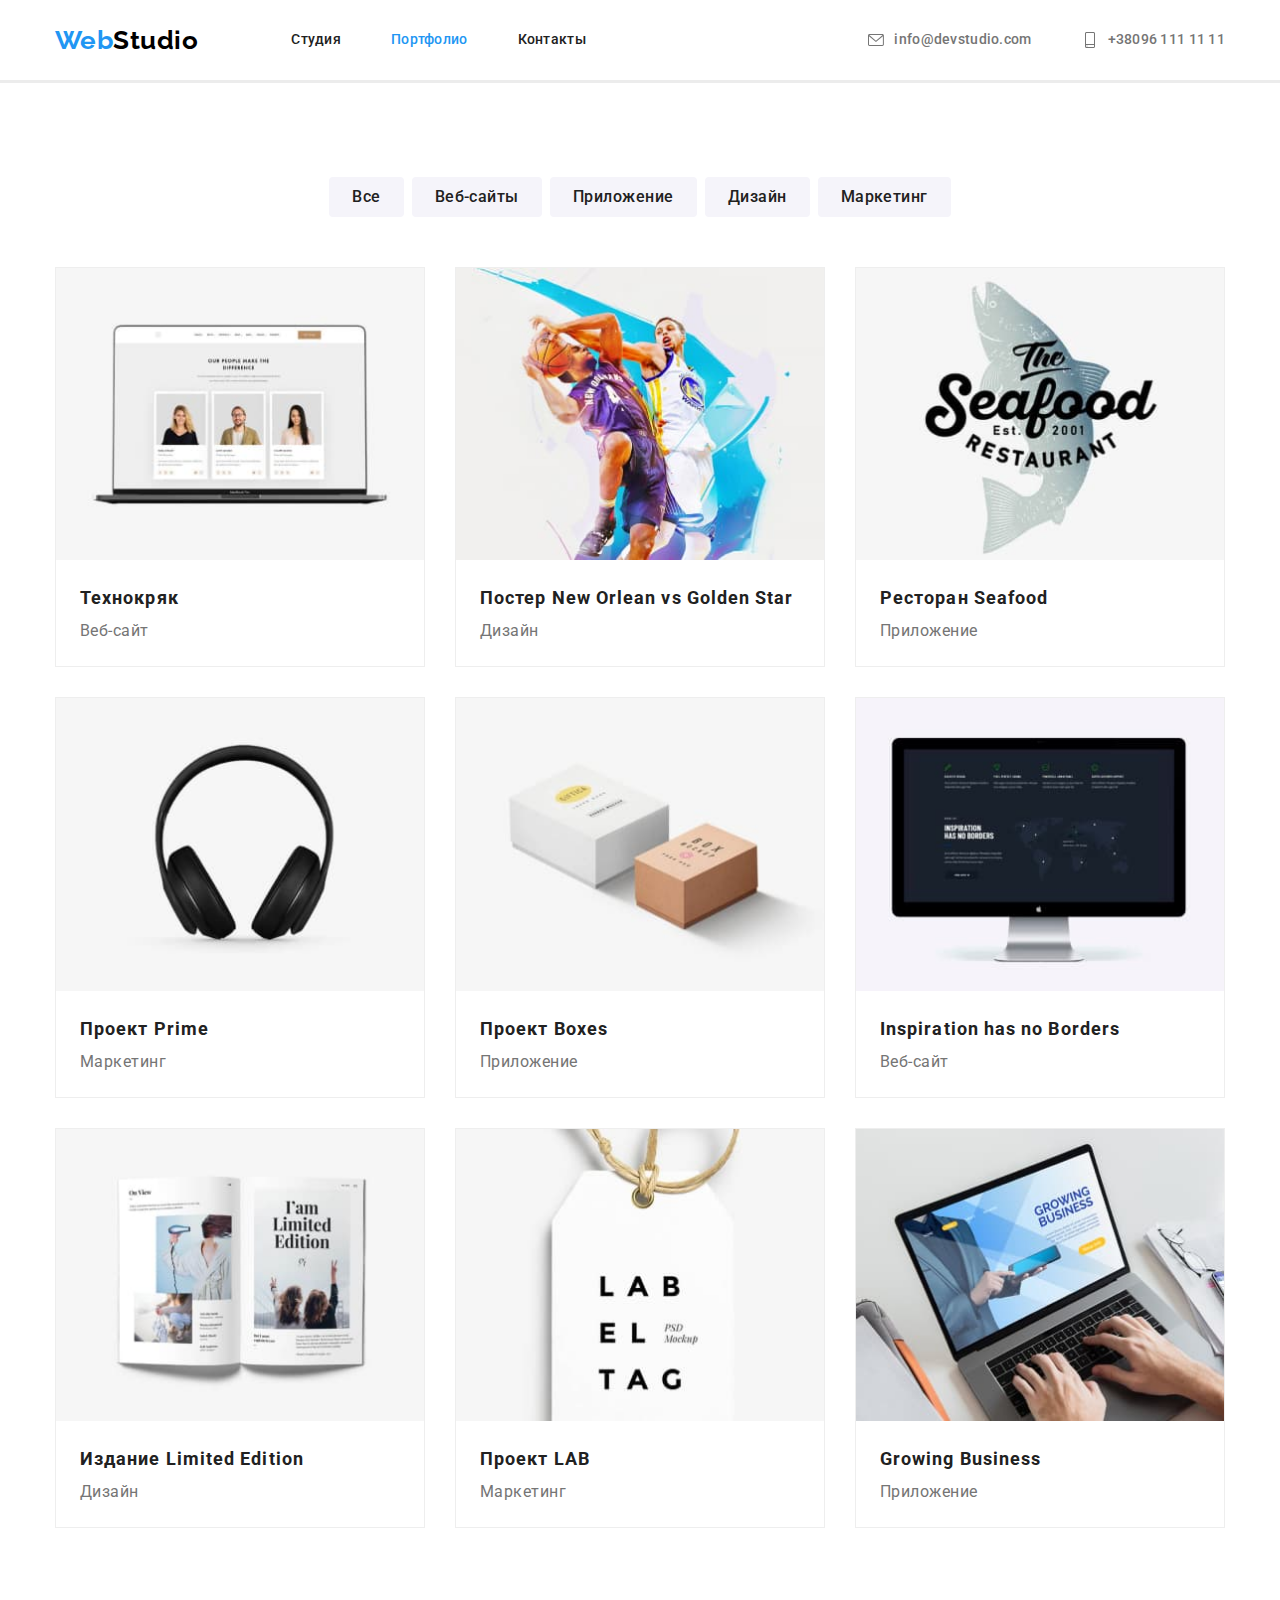
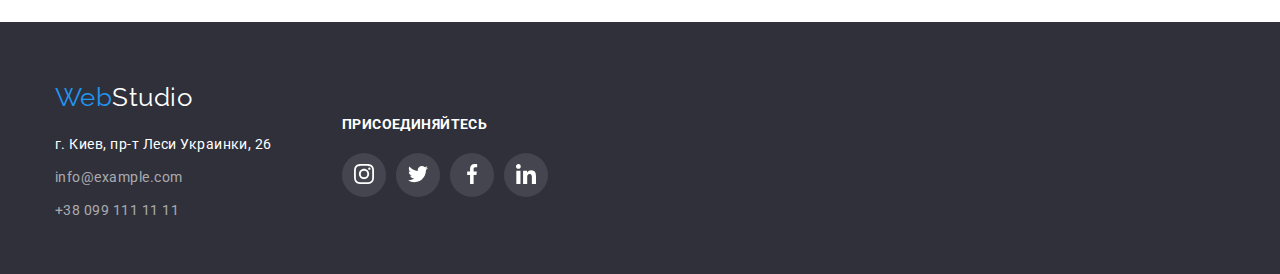
==== portfolio.html @ 518c7828 "Добаляет вспоывающие окна в примеры и портфолио" ====
<!DOCTYPE html>
<html lang="ru">
  <head>
    <meta charset="UTF-8" />
    <meta http-equiv="X-UA-Compatible" content="IE=edge" />
    <meta name="viewport" content="width=device-width, initial-scale=1.0" />
    <title>Document</title>
    <link rel="preconnect" href="https://fonts.googleapis.com" />
    <link rel="preconnect" href="https://fonts.gstatic.com" crossorigin />
    <link
      href="https://fonts.googleapis.com/css2?family=Raleway:wght@700&family=Roboto:wght@400;500;700;900&display=swap"
      rel="stylesheet"
    />
    <link
      rel="stylesheet"
      href="https://cdnjs.cloudflare.com/ajax/libs/modern-normalize/1.1.0/modern-normalize.min.css"
    />
    <link rel="stylesheet" href="./css/style.css" />
  </head>
  <body>
    <!--Шапка сайта-->
    <header class="header">
      <!--Навигация сайта-->
      <div class="container main-nav">
        <nav class="nav-header">
          <a href="./index.html" class="company-logo"
            ><span class="accent">Web</span>Studio</a
          >
          <ul class="nav-list list">
            <li class="nav-item">
              <a href="./index.html" class="nav-header-list">Студия</a>
            </li>
            <li class="nav-item">
              <a href="./portfolio.html" class="nav-header-list current"
                >Портфолио</a
              >
            </li>
            <li class="nav-item">
              <a href="./index.html" class="nav-header-list">Контакты</a>
            </li>
          </ul>
        </nav>

        <!--Контактные данные шапки-->
        <ul class="header-contacts list">
          <li class="header-contacts-item icon-envelope">
            <a href="info@devstudio.com" class="header-contacts-list">
              <svg class="header-contacts-svg">
                <use href="./images/symbol-defs.svg#icon-envelope"></use>
              </svg>
              info@devstudio.com</a
            >
          </li>
          <li class="header-contacts-item icon-phone">
            <a href="tel:+380961111111" class="header-contacts-list">
              <svg class="header-contacts-svg">
                <use href="./images/symbol-defs.svg#icon-smartphone"></use>
              </svg>
              +38096 111 11 11</a
            >
          </li>
        </ul>
      </div>
    </header>

    <main>
      <!-- Портфолио -->
      <!--Фильтр-->
      <section class="portfolio-section">
        <div class="container">
          <ul class="list btn">
            <li class="btn-item">
              <button type="button" class="button primary">Все</button>
            </li>
            <li class="btn-item">
              <button type="button" class="button primary">Веб-сайты</button>
            </li>
            <li class="btn-item">
              <button type="button" class="button primary">Приложение</button>
            </li>
            <li class="btn-item">
              <button type="button" class="button primary">Дизайн</button>
            </li>
            <li class="btn-item">
              <button type="button" class="button primary">Маркетинг</button>
            </li>
          </ul>

          <!--Список Портфолио-->

          <ul class="portfolio list">
            <li class="portfolio-item">
              <a href="" class="portfolio-link">
                <img
                  src="./images/technokryak1.jpg"
                  alt="Пример создания сайта"
                  width="370"
                />
                <p class="portfolio-item-hover">
                  Ресурс предлагает комплексные предложения с разным уровнем
                  функционала и сервисов. Все это позволит посетителю получить
                  исчерпывающие сведения о компании или частном лице.
                </p>
                <div class="border">
                  <h3 class="section-title">Технокряк</h3>
                  <p class="section-article">Веб-сайт</p>
                </div>
              </a>
            </li>
            <li class="portfolio-item">
              <a href="">
                <img
                  src="./images/poster1.jpg"
                  alt="Пример постера"
                  width="370"
                />
                <p class="portfolio-item-hover">
                  Ресурс предлагает комплексные предложения с разным уровнем
                  функционала и сервисов. Все это позволит посетителю получить
                  исчерпывающие сведения о компании или частном лице.
                </p>
                <div class="border">
                  <h3 class="section-title">
                    Постер New Orlean vs Golden Star
                  </h3>
                  <p class="section-article">Дизайн</p>
                </div>
              </a>
            </li>
            <li class="portfolio-item">
              <a href="">
                <img
                  src="./images/seafood1.jpg"
                  alt="Пример приложения для ресторана"
                  width="370"
                />
                <p class="portfolio-item-hover">
                  Ресурс предлагает комплексные предложения с разным уровнем
                  функционала и сервисов. Все это позволит посетителю получить
                  исчерпывающие сведения о компании или частном лице.
                </p>
                <div class="border">
                  <h3 class="section-title">Ресторан Seafood</h3>
                  <p class="section-article">Приложение</p>
                </div>
              </a>
            </li>
            <li class="portfolio-item">
              <a href="">
                <img
                  src="./images/prime1.jpg"
                  alt="Пример продукта"
                  width="370"
                />
                <p class="portfolio-item-hover">
                  Ресурс предлагает комплексные предложения с разным уровнем
                  функционала и сервисов. Все это позволит посетителю получить
                  исчерпывающие сведения о компании или частном лице.
                </p>
                <div class="border">
                  <h3 class="section-title">Проект Prime</h3>
                  <p class="section-article">Маркетинг</p>
                </div>
              </a>
            </li>
            <li class="portfolio-item">
              <a href="">
                <img
                  src="./images/boxes1.jpg"
                  alt="Пример оформления коробок "
                  width="370"
                />
                <p class="portfolio-item-hover">
                  Ресурс предлагает комплексные предложения с разным уровнем
                  функционала и сервисов. Все это позволит посетителю получить
                  исчерпывающие сведения о компании или частном лице.
                </p>
                <div class="border">
                  <h3 class="section-title">Проект Boxes</h3>
                  <p class="section-article">Приложение</p>
                </div>
              </a>
            </li>
            <li class="portfolio-item">
              <a href="">
                <img
                  src="./images/inspiration2.jpg"
                  alt="Пример создания сайта 2"
                  width="370"
                />
                <p class="portfolio-item-hover">
                  Ресурс предлагает комплексные предложения с разным уровнем
                  функционала и сервисов. Все это позволит посетителю получить
                  исчерпывающие сведения о компании или частном лице.
                </p>
                <div class="border">
                  <h3 class="section-title">Inspiration has no Borders</h3>
                  <p class="section-article">Веб-сайт</p>
                </div>
              </a>
            </li>
            <li class="portfolio-item">
              <a href="">
                <img
                  src="./images/limited-edition1.jpg"
                  alt="Пример дизайна журнала"
                  width="370"
                />
                <p class="portfolio-item-hover">
                  Ресурс предлагает комплексные предложения с разным уровнем
                  функционала и сервисов. Все это позволит посетителю получить
                  исчерпывающие сведения о компании или частном лице.
                </p>
                <div class="border">
                  <h3 class="section-title">Издание Limited Edition</h3>
                  <p class="section-article">Дизайн</p>
                </div>
              </a>
            </li>
            <li class="portfolio-item">
              <a href="">
                <img
                  src="./images/lab1.jpg"
                  alt="Пример этикетки"
                  width="370"
                />
                <p class="portfolio-item-hover">
                  Ресурс предлагает комплексные предложения с разным уровнем
                  функционала и сервисов. Все это позволит посетителю получить
                  исчерпывающие сведения о компании или частном лице.
                </p>
                <div class="border">
                  <h3 class="section-title">Проект LAB</h3>
                  <p class="section-article">Маркетинг</p>
                </div>
              </a>
            </li>
            <li class="portfolio-item">
              <a href="">
                <img
                  src="./images/growing-business1.jpg"
                  alt="Пример приложения для бизнеса"
                  width="370"
                />
                <p class="portfolio-item-hover">
                  Ресурс предлагает комплексные предложения с разным уровнем
                  функционала и сервисов. Все это позволит посетителю получить
                  исчерпывающие сведения о компании или частном лице.
                </p>
                <div class="border">
                  <h3 class="section-title">Growing Business</h3>
                  <p class="section-article">Приложение</p>
                </div>
              </a>
            </li>
          </ul>
        </div>
      </section>
    </main>

    <!--Подвал -->
    <footer class="footer">
      <div class="footer-main container">
        <div class="footer-contacts-main">
          <div class="footer-logo-section">
            <a href="./index.html" class="footer-logo"
              ><span lang="en" class="accent">Web</span>Studio</a
            >
          </div>
          <div class="footer-address-section">
            <address class="footer-address">
              <ul class="list">
                <li class="footer-address-list">
                  <a
                    href="https://goo.gl/maps/iWSiA93wagULa9Wx8"
                    target="_blank"
                    class="footer-address-item"
                    >г. Киев, пр-т Леси Украинки, 26</a
                  >
                </li>
                <li class="footer-address-list">
                  <a href="info@example.com"
                    ><span class="footer-contacts">info@example.com</span></a
                  >
                </li>
                <li class="footer-address-list">
                  <a href="tel:+380991111111"
                    ><span class="footer-contacts">+38 099 111 11 11</span></a
                  >
                </li>
              </ul>
            </address>
          </div>
        </div>
        <div class="footer-links">
          <h3 class="footer-media-header">присоединяйтесь</h3>
          <ul class="footer-media list">
            <li class="footer-media-item">
              <a
                href="https://www.instagram.com"
                target="_blank"
                class="footer-media-link"
              >
                <svg class="footer-media-icon">
                  <use href="./images/symbol-defs.svg#icon-instagram"></use>
                </svg>
              </a>
            </li>
            <li class="footer-media-item">
              <a
                href="https://twitter.com/?lang=ru"
                target="_blank"
                class="footer-media-link"
              >
                <svg class="footer-media-icon">
                  <use href="./images/symbol-defs.svg#icon-twitter"></use>
                </svg>
              </a>
            </li>
            <li class="footer-media-item">
              <a
                href="https://www.facebook.com"
                target="_blank"
                class="footer-media-link"
              >
                <svg class="footer-media-icon">
                  <use href="./images/symbol-defs.svg#icon-facebook"></use>
                </svg>
              </a>
            </li>
            <li class="footer-media-item">
              <a
                href="https://www.linkedin.com"
                target="_blank"
                class="footer-media-link"
              >
                <svg class="footer-media-icon">
                  <use href="./images/symbol-defs.svg#icon-linkedin"></use>
                </svg>
              </a>
            </li>
          </ul>
        </div>
      </div>
    </footer>
  </body>
</html>
---- css/style.css ----
/* Основной фон #ffffff  */
/* Вторичный фон #2f303a */
/* Вторичный цвет текста #212121 */
/* Основной цвет текста #757575 */
/* Акцент #2196f3 */

:root {
  --primary-text-color: #757575;
  --secondary-text-color: #212121;
  --accent-color: #2196f3;
  --button-primary-color: #f5f4fa;
  --primary-bg-color: #ffffff;
  --primary-icon-color: #afb1b8;
  --portfolio-item-gap: 30px;
}

html {
  box-sizing: border-box;
}

/* *,
*::before,
*::after {
   box-sizing: border-box; */

body {
  font-family: 'Roboto', sans-serif;
  background-color: var(--primary-bg-color);
  color: var(--secondary-text-color);
  letter-spacing: 0.03em;
  margin: 0;
}

.list {
  padding: 0;
  margin: 0;
  list-style: none;
}

.link {
  text-decoration: none;
}
a {
  text-decoration: none;
}

.container {
  margin-left: auto;
  margin-right: auto;
  width: 1200px;
  padding-left: 15px;
  padding-right: 15px;
}

img {
  display: block;
  max-width: 100%;
}

/* Заголовок */
.header {
  border-bottom: solid #ececec;
}

/*  Логотип компании */
.company-logo {
  margin-right: 93px;
  align-self: center;

  font-family: Raleway;
  font-weight: 700;
  font-size: 26px;
  line-height: 1.19;
  color: #000000;
}

/* Навигация и контакты шапки */
.header-contacts-list {
  display: flex;

  font-family: Roboto;
  font-style: normal;
  font-weight: 500;
  font-size: 14px;
  line-height: 1.14;
  letter-spacing: 0.02em;
  align-items: center;

  color: var(--primary-text-color);
}

.header-contacts-svg {
  width: 16px;
  height: 16px;
  margin-right: 10px;

  fill: currentColor;
}

.header-contacts-list:hover .header-contacts-svg,
.header-contacts-list:focus .header-contacts-svg {
  color: var(--accent-color);
}

.nav-header-list {
  font-family: Roboto;
  font-style: normal;
  font-weight: 500;
  font-size: 14px;
  line-height: 1.14;
  letter-spacing: 0.02em;

  color: var(--secondary-text-color);
}
.accent {
  color: var(--accent-color);
}

.nav-header .current {
  color: var(--accent-color);
}

.nav-header {
  display: flex;
}

.nav-list,
.advantages-list,
.work-list {
  display: flex;
}

.nav-list .nav-item:not(:last-child) {
  margin-right: 50px;
}

.nav-list .nav-header-list {
  display: block;
  padding-top: 32px;
  padding-bottom: 32px;
}

.header-contacts .header-contacts-item + .header-contacts-item {
  margin-left: 50px;
}

.header-contacts {
  display: flex;
  margin-left: auto;
}

/* Main-nav */
.main-nav {
  display: flex;
  align-items: center;
}

/* Эффект ховер и фокус для ссылок */
.company-logo:hover,
.company-logo:focus,
.nav-header-list:hover,
.nav-header-list:focus,
.header-contacts:hover,
.header-contacts:focus,
.header-contacts-list:hover,
.header-contacts-list:focus,
.order-button:focus,
.footer-logo:hover,
.footer-logo:focus,
.footer-address-item:hover,
.footer-address-item:focus,
.footer-contacts:hover,
.footer-contacts:focus {
  color: var(--accent-color);
}

/* Секция Герой */
.hero-section {
  max-width: 1600px;
  height: 600px;
  text-align: center;
  padding-top: 200px;
  padding-bottom: 200px;

  background-color: #2f303a;
  background-size: cover;
  background-position: center;
  background-repeat: no-repeat;
  background-image: linear-gradient(
      to right,
      rgba(47, 48, 58, 0.4),
      rgba(47, 48, 58, 0.4)
    ),
    url(../images/hero-bg.jpg);

  margin-left: auto;
  margin-right: auto;
}
.hero-section-header {
  margin-top: 0;
  margin-bottom: 30px;

  font-weight: 900;
  font-size: 44px;
  line-height: 1.36;
  text-align: center;
  letter-spacing: 0.06em;
  text-transform: uppercase;
  color: var(--primary-bg-color);
}

/* Кнопка */
.button {
  color: var(--button-primary-color);
  border: 1px solid transparent;
}

.button.primary {
  padding: 6px 22px;

  font-family: Roboto;
  font-style: normal;
  font-weight: 500;
  font-size: 16px;
  line-height: 1.62;
  letter-spacing: 0.03em;
  text-align: center;
  align-items: center;

  background-color: var(--button-primary-color);
  color: var(--secondary-text-color);
  border-radius: 4px;
}

.button.primary:focus,
.button.primary:hover {
  background-color: var(--accent-color);
  color: var(--primary-bg-color);
  box-shadow: 0px 3px 1px rgba(0, 0, 0, 0.1), 0px 1px 2px rgba(0, 0, 0, 0.08),
    0px 2px 2px rgba(0, 0, 0, 0.12);
}

.button.secondary {
  margin: auto;
  border-radius: 4px;
  padding: 10px 32px;

  font-family: Roboto;
  font-style: normal;
  align-items: center;
  text-align: center;
  font-weight: 700;
  font-size: 16px;
  line-height: 1.88;
  letter-spacing: 0.06em;
  color: var(--primary-bg-color);
  background-color: var(--accent-color);
}

/* Преимущества компании */

.advantages-section {
  padding-top: 94px;
}

.advantages-item-svg {
  display: block;
  content: '';
  width: 70px;
  height: 70px;
  margin: auto;
}

.advantages-icon {
  height: 120px;
  background-color: var(--button-primary-color);
  border-radius: 4px;
  background-size: none;

  padding: 25px 0;
  margin-bottom: 30px;
}

.advantages-item {
  width: 270px;
}

.list .advantages-item:not(:last-child) {
  margin-right: 30px;
}

.company-advantages .title {
  margin-top: 0;
  margin-bottom: 10px;

  font-weight: 700;
  font-size: 14px;
  line-height: 1.14;
  text-transform: uppercase;
}

.company-advantages-item {
  margin-top: 0;
  margin-bottom: 0;

  font-size: 14px;
  line-height: 1.71;
  letter-spacing: 0.03em;
  color: var(--primary-text-color);
}

/* Наша команда и примеры работ */

.work-section {
  padding-bottom: 94px;
  padding-top: 94px;
}

.work-examples {
  margin-top: 0;

  font-weight: 700;
  font-size: 36px;
  line-height: 1.17;
  text-align: center;
}

.list .work-item:not(:last-child),
.our-team-header-list:not(:last-child) {
  margin-right: 30px;
}

.work-item {
  position: relative;
}

.work-item-hover {
  margin: 0;
  padding-top: 27px;
  padding-bottom: 27px;

  position: absolute;

  width: 100%;
  height: 70px;
  opacity: 0;

  font-weight: 700;
  font-size: 14px;
  line-height: 1.14;
  text-align: center;
  letter-spacing: 0.03em;
  text-transform: uppercase;

  color: var(--primary-bg-color);
  background-color: rgba(47, 48, 58, 0.8);
}

.work-item:hover .work-item-hover {
  opacity: 1;
}

/* Наша команда */

.our-team-header {
  margin-top: 0;
  margin-bottom: 50px;

  font-weight: 700;
  font-size: 36px;
  line-height: 1.17;
  text-align: center;
}

.our-team-section {
  padding-top: 94px;
  padding-bottom: 94px;

  background: #f5f4fa;
}

.our-team-header-list {
  background-color: var(--primary-bg-color);
  box-shadow: 0px 1px 3px rgba(0, 0, 0, 0.12), 0px 1px 1px rgba(0, 0, 0, 0.14),
    0px 2px 1px rgba(0, 0, 0, 0.2);
  border-radius: 0px 0px 4px 4px;
}
.team {
  display: flex;
}

.our-team-name {
  margin-top: 0;
  margin-bottom: 10px;

  font-weight: 500;
  font-size: 16px;
  line-height: 1.19;
  text-align: center;
}

.our-team-job-position {
  margin-top: 0;
  margin-bottom: 16px;

  font-size: 16px;
  line-height: 1.19;
  letter-spacing: 0.03em;
  text-align: center;
  color: var(--primary-text-color);
}

.our-team-media {
  display: flex;
  padding-left: 32px;
  padding-right: 32px;
  margin: auto;
}

.our-team-link {
  display: block;
  text-align: center;
  width: 44px;
  height: 44px;
  border-radius: 50%;
  background-color: var(--primary-bg-color);
  fill: var(--primary-icon-color);
}

.our-team-icon {
  margin-top: 11px;
  width: 20px;
  height: 20px;
}

.our-team-link:hover,
.our-team-link:focus,
.our-team-icon:hover,
.our-team-icon:focus {
  background-color: var(--accent-color);
  fill: var(--primary-bg-color);
}

.our-team-contacts:not(:last-child) {
  margin-right: 10px;
}

.our-team-item {
  padding-top: 30px;
  padding-bottom: 30px;
}

/* Постоянные клиенты */

.clients-section {
  padding-top: 94px;
  padding-bottom: 94px;
}

.clients-header {
  margin-top: 0;
  margin-bottom: 50px;

  font-weight: 700;
  font-size: 36px;
  line-height: 1.17;
  text-align: center;
  letter-spacing: 0.03em;
}

.clients-list {
  display: flex;
}

.clients-link {
  display: block;
  width: 170px;
  height: 92px;
  border: 1px solid var(--primary-icon-color);
  border-radius: 4px;
}
.clients-icon {
  width: 106px;
  height: 60px;
  margin: 16px 32px;
  fill: var(--primary-icon-color);
}

.clients-link:focus .clients-icon,
.clients-link:hover .clients-icon {
  fill: var(--accent-color);
}

.clients-link:hover,
.clients-link:focus,
.clients-icon:hover,
.clients-icon:focus {
  fill: var(--accent-color);
}

.clients-linl:focus,
.clients-link:hover {
  border: 1px solid var(--accent-color);
}

.clients-item:not(:last-child) {
  margin-right: 30px;
}

/* Страница Портфолио */

/* Секция фильтр */
.btn {
  display: flex;
  justify-content: center;
  margin-top: 0;
  margin-bottom: 50px;
}

.btn-item:not(:last-child) {
  margin-right: 8px;
}

/* Список портфолио */
.portfolio-section {
  padding-top: 94px;
  padding-bottom: 94px;
}

.portfolio {
  display: flex;
  flex-wrap: wrap;
  margin-left: calc(-1 * var(--portfolio-item-gap));
  margin-top: calc(-1 * var(--portfolio-item-gap));
}

.section-title {
  margin: 0;

  font-weight: 700;
  font-size: 18px;
  line-height: 2;
  letter-spacing: 0.06em;
  color: var(--secondary-text-color);
}

.section-article {
  margin: 0;

  font-size: 16px;
  line-height: 1.88;
  color: var(--primary-text-color);
}

.portfolio-item {
  width: calc((100% - 90px) / 3);
  /* margin-bottom: 30px;
  margin-right: 30px; */
  margin-left: var(--portfolio-item-gap);
  margin-top: var(--portfolio-item-gap);
  /* flex-basis: calc(100% / 3 -var(--portfolio-item-gap)); */

  color: #eeeeee;
  border: 1px solid #eeeeee;

  position: relative;
}

.portfolio-item:hover {
  box-shadow: 0px 1px 1px rgba(0, 0, 0, 0.12), 0px 4px 4px rgba(0, 0, 0, 0.06),
    1px 4px 6px rgba(0, 0, 0, 0.16);
}

.border {
  padding-top: 20px;
  padding-bottom: 20px;
  padding-left: 24px;
}

/* .portfolio-link {
  position: relative;
  color: var(--primary-bg-color);
} */

.portfolio-item-hover {
  margin: 0;
  padding: 63px 24px;

  position: absolute;
  top: 0;
  width: 100%;
  height: 294px;
  opacity: 0;

  font-size: 18px;
  line-height: 1.56;
  letter-spacing: 0.03em;

  color: var(--primary-bg-color);
  background-color: rgba(33, 150, 243, 0.9);
}

.portfolio-item:hover .portfolio-item-hover {
  opacity: 1;
}

/* .portfolio-item:nth-child(3n) {
  margin-right: 0;
}

.portfolio-item:nth-last-child(-n + 3) {
  margin-bottom: 0px;
} */

/* Подвал */
.footer {
  background-color: #2f303a;
  height: 252px;
  padding-top: 60px;
  padding-bottom: 60px;
}

.footer-logo-section {
  margin-bottom: 20px;
}

.footer-logo {
  font-family: Raleway;
  font-weight: 700d;
  font-size: 26px;
  line-height: 1.19;
  color: var(--primary-bg-color);
}

.footer-address {
  font-style: inherit;
  font-size: 14px;
  line-height: 1.71;
  color: var(--primary-bg-color);
}

.footer-address-list {
  margin-bottom: 9px;
}

.footer-address-item {
  color: var(--primary-bg-color);
}

.footer-contacts {
  color: rgba(255, 255, 255, 0.6);
}

.footer-contacts-main {
  display: block;
  margin-right: 70px;
}

.footer-main {
  display: flex;
  align-items: center;
}

.footer-media-header {
  margin-top: 0;
  margin-bottom: 20px;

  font-weight: 700;
  font-size: 14px;
  line-height: 1.14;
  letter-spacing: 0.03em;
  text-transform: uppercase;

  color: var(--primary-bg-color);
}

.footer-media {
  display: flex;
}

.footer-media-link {
  display: block;
  text-align: center;
  width: 44px;
  height: 44px;
  border-radius: 50%;
  background-color: rgba(255, 255, 255, 0.1);
  fill: var(--primary-bg-color);
}
.footer-media-icon {
  margin-top: 11px;
  width: 20px;
  height: 20px;
  fill: var(--primary-bg-color);
}

.footer-media-item:not(:last-child) {
  margin-right: 10px;
}

.footer-media-link:hover,
.footer-media-link:focus,
.footer-media-icon:hover,
.footer-media-icon:focus {
  background-color: var(--accent-color);
  fill: var(--primary-bg-color);
}
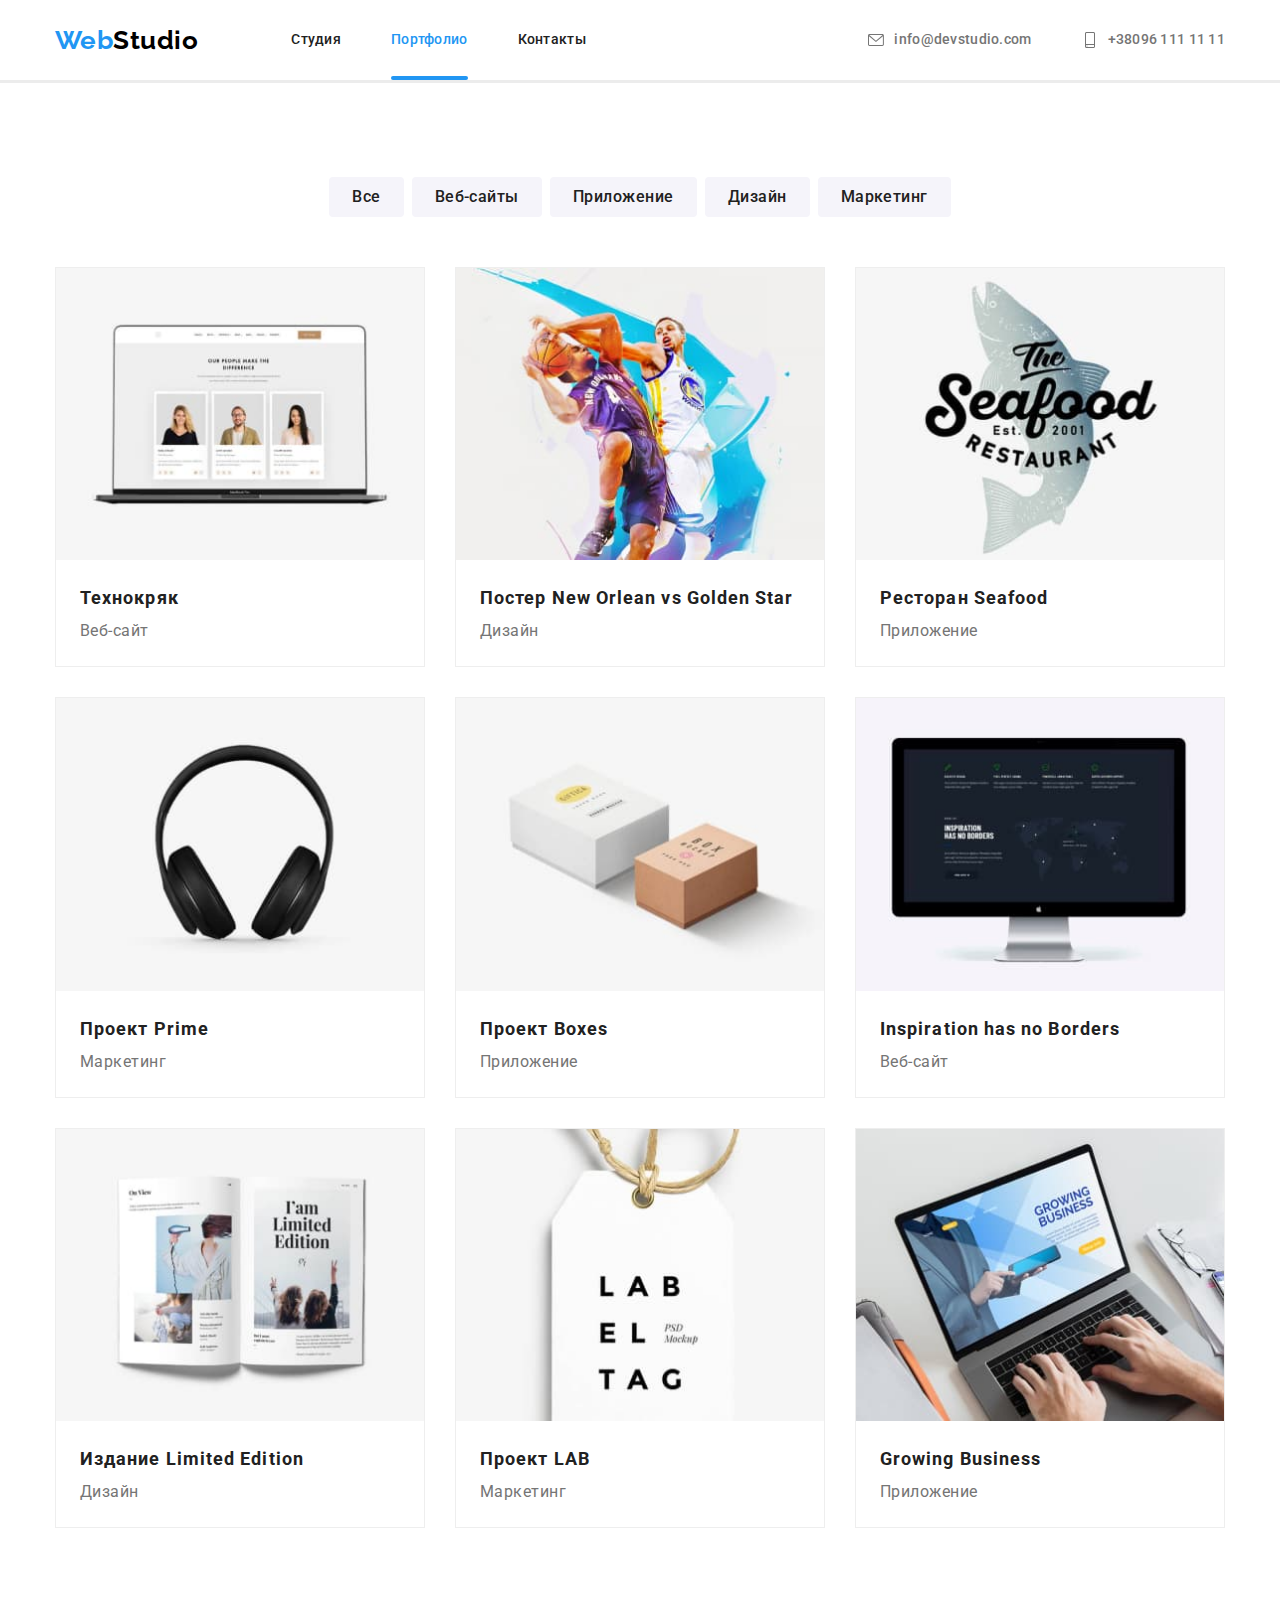
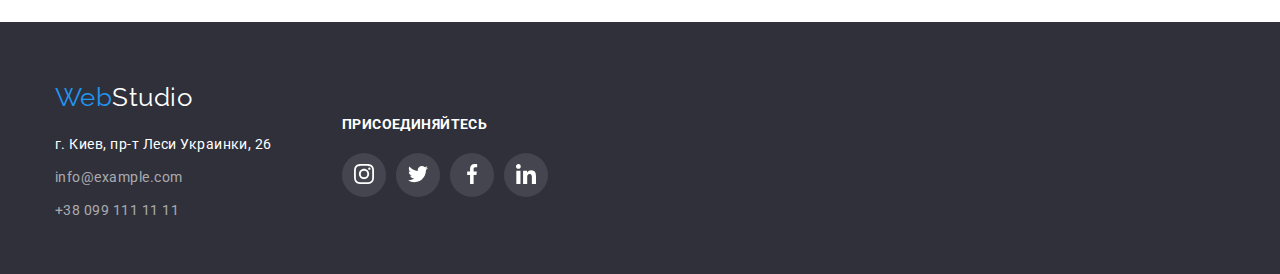
==== commit e0be4a8c: "Добавляет анимацию портфолио" ====
--- a/portfolio.html
+++ b/portfolio.html
@@ -91,16 +91,18 @@
           <ul class="portfolio list">
             <li class="portfolio-item">
               <a href="" class="portfolio-link">
-                <img
-                  src="./images/technokryak1.jpg"
-                  alt="Пример создания сайта"
-                  width="370"
-                />
-                <p class="portfolio-item-hover">
-                  Ресурс предлагает комплексные предложения с разным уровнем
-                  функционала и сервисов. Все это позволит посетителю получить
-                  исчерпывающие сведения о компании или частном лице.
-                </p>
+                <div class="portfolio-card">
+                  <img
+                    src="./images/technokryak1.jpg"
+                    alt="Пример создания сайта"
+                    width="370"
+                  />
+                  <p class="portfolio-item-hover">
+                    Ресурс предлагает комплексные предложения с разным уровнем
+                    функционала и сервисов. Все это позволит посетителю получить
+                    исчерпывающие сведения о компании или частном лице.
+                  </p>
+                </div>
                 <div class="border">
                   <h3 class="section-title">Технокряк</h3>
                   <p class="section-article">Веб-сайт</p>
@@ -109,16 +111,18 @@
             </li>
             <li class="portfolio-item">
               <a href="">
+                <div class="portfolio-card">
                 <img
                   src="./images/poster1.jpg"
                   alt="Пример постера"
                   width="370"
                 />
-                <p class="portfolio-item-hover">
-                  Ресурс предлагает комплексные предложения с разным уровнем
-                  функционала и сервисов. Все это позволит посетителю получить
-                  исчерпывающие сведения о компании или частном лице.
-                </p>
+                                <p class="portfolio-item-hover">
+                  Ресурс предлагает комплексные предложения с разным уровнем
+                  функционала и сервисов. Все это позволит посетителю получить
+                  исчерпывающие сведения о компании или частном лице.
+                </p>
+                </div>
                 <div class="border">
                   <h3 class="section-title">
                     Постер New Orlean vs Golden Star
@@ -129,6 +133,7 @@
             </li>
             <li class="portfolio-item">
               <a href="">
+                <div class="portfolio-card">
                 <img
                   src="./images/seafood1.jpg"
                   alt="Пример приложения для ресторана"
@@ -139,6 +144,7 @@
                   функционала и сервисов. Все это позволит посетителю получить
                   исчерпывающие сведения о компании или частном лице.
                 </p>
+                </div>
                 <div class="border">
                   <h3 class="section-title">Ресторан Seafood</h3>
                   <p class="section-article">Приложение</p>
@@ -146,6 +152,7 @@
               </a>
             </li>
             <li class="portfolio-item">
+              <div class="portfolio-card">
               <a href="">
                 <img
                   src="./images/prime1.jpg"
@@ -157,6 +164,7 @@
                   функционала и сервисов. Все это позволит посетителю получить
                   исчерпывающие сведения о компании или частном лице.
                 </p>
+                </div>
                 <div class="border">
                   <h3 class="section-title">Проект Prime</h3>
                   <p class="section-article">Маркетинг</p>
@@ -164,6 +172,7 @@
               </a>
             </li>
             <li class="portfolio-item">
+              <div class="portfolio-card">
               <a href="">
                 <img
                   src="./images/boxes1.jpg"
@@ -175,6 +184,7 @@
                   функционала и сервисов. Все это позволит посетителю получить
                   исчерпывающие сведения о компании или частном лице.
                 </p>
+                </div>
                 <div class="border">
                   <h3 class="section-title">Проект Boxes</h3>
                   <p class="section-article">Приложение</p>
@@ -182,6 +192,7 @@
               </a>
             </li>
             <li class="portfolio-item">
+              <div class="portfolio-card">
               <a href="">
                 <img
                   src="./images/inspiration2.jpg"
@@ -193,6 +204,7 @@
                   функционала и сервисов. Все это позволит посетителю получить
                   исчерпывающие сведения о компании или частном лице.
                 </p>
+                </div>
                 <div class="border">
                   <h3 class="section-title">Inspiration has no Borders</h3>
                   <p class="section-article">Веб-сайт</p>
@@ -200,6 +212,7 @@
               </a>
             </li>
             <li class="portfolio-item">
+              <div class="portfolio-card">
               <a href="">
                 <img
                   src="./images/limited-edition1.jpg"
@@ -211,6 +224,7 @@
                   функционала и сервисов. Все это позволит посетителю получить
                   исчерпывающие сведения о компании или частном лице.
                 </p>
+                </div>
                 <div class="border">
                   <h3 class="section-title">Издание Limited Edition</h3>
                   <p class="section-article">Дизайн</p>
@@ -218,6 +232,7 @@
               </a>
             </li>
             <li class="portfolio-item">
+              <div class="portfolio-card">
               <a href="">
                 <img
                   src="./images/lab1.jpg"
@@ -229,6 +244,7 @@
                   функционала и сервисов. Все это позволит посетителю получить
                   исчерпывающие сведения о компании или частном лице.
                 </p>
+                </div>
                 <div class="border">
                   <h3 class="section-title">Проект LAB</h3>
                   <p class="section-article">Маркетинг</p>
@@ -236,6 +252,7 @@
               </a>
             </li>
             <li class="portfolio-item">
+              <div class="portfolio-card">
               <a href="">
                 <img
                   src="./images/growing-business1.jpg"
@@ -247,6 +264,7 @@
                   функционала и сервисов. Все это позволит посетителю получить
                   исчерпывающие сведения о компании или частном лице.
                 </p>
+                </div>
                 <div class="border">
                   <h3 class="section-title">Growing Business</h3>
                   <p class="section-article">Приложение</p>
--- a/css/style.css
+++ b/css/style.css
@@ -12,6 +12,7 @@
   --primary-bg-color: #ffffff;
   --primary-icon-color: #afb1b8;
   --portfolio-item-gap: 30px;
+  --timing-function: cubic-bezier(0.4, 0, 0.2, 1);
 }
 
 html {
@@ -60,6 +61,7 @@
 /* Заголовок */
 .header {
   border-bottom: solid #ececec;
+  position: relative;
 }
 
 /*  Логотип компании */
@@ -87,6 +89,8 @@
   align-items: center;
 
   color: var(--primary-text-color);
+
+  transition: color 250ms var(--timing-function);
 }
 
 .header-contacts-svg {
@@ -112,6 +116,25 @@
 
   color: var(--secondary-text-color);
 }
+
+.current {
+  position: relative;
+}
+
+.current::after {
+  display: block;
+  content: '';
+
+  position: absolute;
+  bottom: 0;
+  width: 100%;
+  height: 4px;
+  border-radius: 2px;
+  z-index: 2;
+
+  background-color: var(--accent-color);
+}
+
 .accent {
   color: var(--accent-color);
 }
@@ -164,7 +187,6 @@
 .header-contacts:focus,
 .header-contacts-list:hover,
 .header-contacts-list:focus,
-.order-button:focus,
 .footer-logo:hover,
 .footer-logo:focus,
 .footer-address-item:hover,
@@ -172,6 +194,23 @@
 .footer-contacts:hover,
 .footer-contacts:focus {
   color: var(--accent-color);
+}
+/* Анимация */
+.company-logo,
+.company-logo,
+.nav-header-list,
+.nav-header-list,
+.header-contacts,
+.header-contacts,
+.header-contacts-list,
+.header-contacts-list,
+.footer-logo,
+.footer-logo,
+.footer-address-item,
+.footer-address-item,
+.footer-contacts,
+.footer-contacts {
+  transition: color 250ms var(--timing-function);
 }
 
 /* Секция Герой */
@@ -230,6 +269,10 @@
   background-color: var(--button-primary-color);
   color: var(--secondary-text-color);
   border-radius: 4px;
+
+  transition: color 250ms var(--timing-function),
+    background-color 250ms var(--timing-function),
+    box-shadow 250ms var(--timing-function);
 }
 
 .button.primary:focus,
@@ -332,6 +375,7 @@
 
 .work-item {
   position: relative;
+  transition: opacity 250ms var(--timing-function);
 }
 
 .work-item-hover {
@@ -343,6 +387,7 @@
 
   width: 100%;
   height: 70px;
+  bottom: 0;
   opacity: 0;
 
   font-weight: 700;
@@ -354,6 +399,8 @@
 
   color: var(--primary-bg-color);
   background-color: rgba(47, 48, 58, 0.8);
+
+  transition: opacity 250ms var(--timing-function);
 }
 
 .work-item:hover .work-item-hover {
@@ -425,12 +472,16 @@
   border-radius: 50%;
   background-color: var(--primary-bg-color);
   fill: var(--primary-icon-color);
+  transition: fill 250ms var(--timing-function),
+    background-color 250ms var(--timing-function);
 }
 
 .our-team-icon {
   margin-top: 11px;
   width: 20px;
   height: 20px;
+  transition: fill 250ms var(--timing-function),
+    background-color 250ms var(--timing-function);
 }
 
 .our-team-link:hover,
@@ -478,12 +529,17 @@
   height: 92px;
   border: 1px solid var(--primary-icon-color);
   border-radius: 4px;
+
+  transition: fill 250ms var(--timing-function);
 }
 .clients-icon {
   width: 106px;
   height: 60px;
   margin: 16px 32px;
   fill: var(--primary-icon-color);
+
+  transition: fill 250ms var(--timing-function),
+    border 250ms var(--timing-function);
 }
 
 .clients-link:focus .clients-icon,
@@ -498,7 +554,7 @@
   fill: var(--accent-color);
 }
 
-.clients-linl:focus,
+.clients-link:focus,
 .clients-link:hover {
   border: 1px solid var(--accent-color);
 }
@@ -564,6 +620,9 @@
   border: 1px solid #eeeeee;
 
   position: relative;
+  overflow: hidden;
+  transition: box-shadow 250ms var(--timing-function),
+    opacity 250ms var(--timing-function);
 }
 
 .portfolio-item:hover {
@@ -577,10 +636,10 @@
   padding-left: 24px;
 }
 
-/* .portfolio-link {
+.portfolio-card {
   position: relative;
-  color: var(--primary-bg-color);
-} */
+  overflow: hidden;
+}
 
 .portfolio-item-hover {
   margin: 0;
@@ -598,10 +657,15 @@
 
   color: var(--primary-bg-color);
   background-color: rgba(33, 150, 243, 0.9);
+
+  transform: translateY(100%);
+  transition: opacity 250ms var(--timing-function),
+    transform 250ms var(--timing-function);
 }
 
 .portfolio-item:hover .portfolio-item-hover {
   opacity: 1;
+  transform: translateY(0);
 }
 
 /* .portfolio-item:nth-child(3n) {
@@ -611,6 +675,39 @@
 .portfolio-item:nth-last-child(-n + 3) {
   margin-bottom: 0px;
 } */
+
+/* Модальное окно */
+.backdrop {
+  position: fixed;
+  top: 0;
+  left: 50%;
+  transform: translate(-50%, 0);
+
+  width: 1600px;
+  height: 1024px;
+
+  background-color: rgba(0, 0, 0, 0.2);
+}
+
+.backdrop.is-hidden {
+  opacity: 1;
+  pointer-events: none;
+}
+
+.modal {
+  position: absolute;
+  top: 50%;
+  left: 50%;
+  transform: translate(-50%, -50%);
+
+  width: 528px;
+  height: 581px;
+
+  background-color: var(--primary-bg-color);
+  box-shadow: 0px 1px 3px rgba(0, 0, 0, 0.12), 0px 1px 1px rgba(0, 0, 0, 0.14),
+    0px 2px 1px rgba(0, 0, 0, 0.2);
+  border-radius: 4px;
+}
 
 /* Подвал */
 .footer {
@@ -686,12 +783,16 @@
   border-radius: 50%;
   background-color: rgba(255, 255, 255, 0.1);
   fill: var(--primary-bg-color);
+
+  transition: background-color 250ms var(--timing-function);
 }
 .footer-media-icon {
   margin-top: 11px;
   width: 20px;
   height: 20px;
   fill: var(--primary-bg-color);
+
+  transition: fill 250ms var(--timing-function);
 }
 
 .footer-media-item:not(:last-child) {
